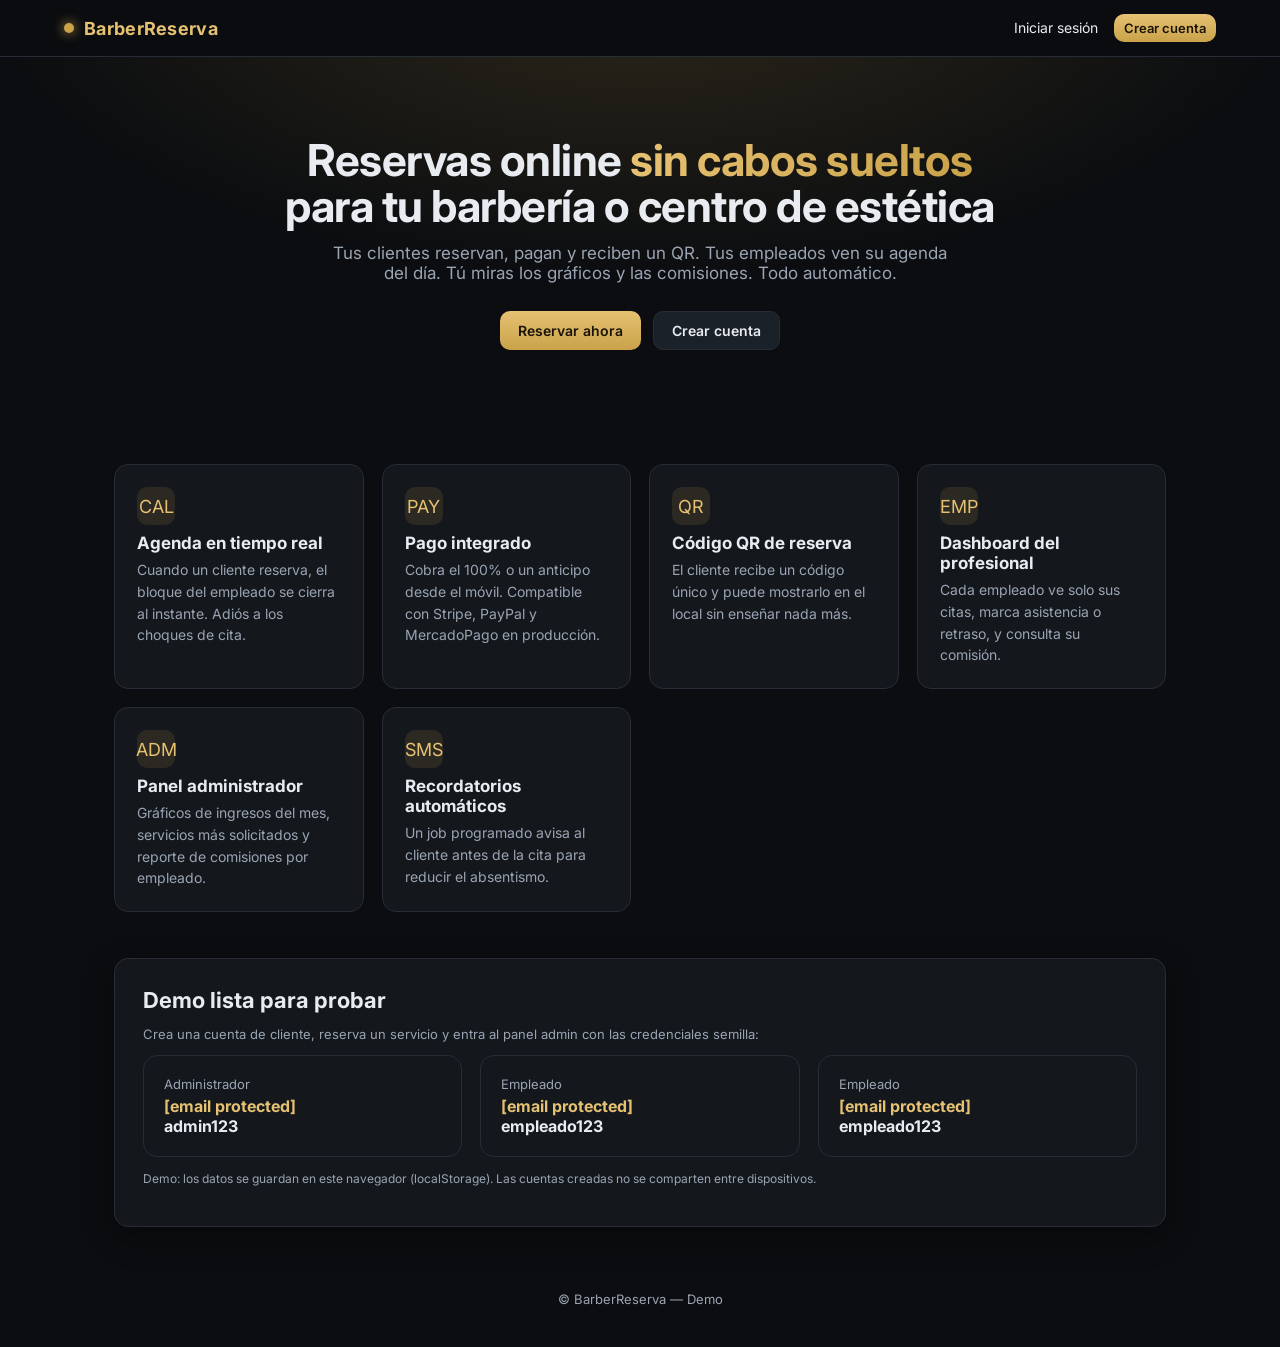
==== index.html @ 69525e0b "Primera subida del proyecto Madoka" ====
<!doctype html>
<html lang="es">
<head>
  <meta charset="utf-8" />
  <meta name="viewport" content="width=device-width, initial-scale=1" />
  <title>BarberReserva — Reservas y gestión para barberías y centros de estética</title>
  <link rel="preconnect" href="https://fonts.googleapis.com">
  <link rel="preconnect" href="https://fonts.gstatic.com" crossorigin>
  <link href="https://fonts.googleapis.com/css2?family=Inter:wght@400;500;600;700&display=swap" rel="stylesheet">
  <link rel="stylesheet" href="styles.css" />
</head>
<body>
  <nav class="nav">
    <div class="nav-inner">
      <a class="brand" href="index.html"><span class="brand-dot"></span> BarberReserva</a>
      <div class="nav-spacer"></div>
      <div id="nav-actions"></div>
    </div>
  </nav>

  <header class="hero">
    <h1>Reservas online <span class="accent">sin cabos sueltos</span><br/>para tu barbería o centro de estética</h1>
    <p>Tus clientes reservan, pagan y reciben un QR. Tus empleados ven su agenda del día. Tú miras los gráficos y las comisiones. Todo automático.</p>
    <div class="cta">
      <a class="btn btn-primary" href="book.html">Reservar ahora</a>
      <a class="btn" href="register.html">Crear cuenta</a>
    </div>
  </header>

  <main class="container">
    <section class="features">
      <div class="feature"><span class="icon">CAL</span><h3>Agenda en tiempo real</h3><p>Cuando un cliente reserva, el bloque del empleado se cierra al instante. Adiós a los choques de cita.</p></div>
      <div class="feature"><span class="icon">PAY</span><h3>Pago integrado</h3><p>Cobra el 100% o un anticipo desde el móvil. Compatible con Stripe, PayPal y MercadoPago en producción.</p></div>
      <div class="feature"><span class="icon">QR</span><h3>Código QR de reserva</h3><p>El cliente recibe un código único y puede mostrarlo en el local sin enseñar nada más.</p></div>
      <div class="feature"><span class="icon">EMP</span><h3>Dashboard del profesional</h3><p>Cada empleado ve solo sus citas, marca asistencia o retraso, y consulta su comisión.</p></div>
      <div class="feature"><span class="icon">ADM</span><h3>Panel administrador</h3><p>Gráficos de ingresos del mes, servicios más solicitados y reporte de comisiones por empleado.</p></div>
      <div class="feature"><span class="icon">SMS</span><h3>Recordatorios automáticos</h3><p>Un job programado avisa al cliente antes de la cita para reducir el absentismo.</p></div>
    </section>

    <section class="card" style="margin-top: 36px;">
      <h2>Demo lista para probar</h2>
      <p class="muted">Crea una cuenta de cliente, reserva un servicio y entra al panel admin con las credenciales semilla:</p>
      <div class="grid-3" style="margin-top: 12px;">
        <div class="stat"><div class="label">Administrador</div><div class="value" style="font-size:16px"><a href="/cdn-cgi/l/email-protection" class="__cf_email__" data-cfemail="5a3b3e3733341a3e3f373574393537">[email&#160;protected]</a><br/>admin123</div></div>
        <div class="stat"><div class="label">Empleado</div><div class="value" style="font-size:16px"><a href="/cdn-cgi/l/email-protection" class="__cf_email__" data-cfemail="d7b4b6a5bbb8a497b3b2bab8f9b4b8ba">[email&#160;protected]</a><br/>empleado123</div></div>
        <div class="stat"><div class="label">Empleado</div><div class="value" style="font-size:16px"><a href="/cdn-cgi/l/email-protection" class="__cf_email__" data-cfemail="b3dfc6d0dad2f3d7d6dedc9dd0dcde">[email&#160;protected]</a><br/>empleado123</div></div>
      </div>
      <p class="muted" style="margin-top:14px;font-size:12px">Demo: los datos se guardan en este navegador (localStorage). Las cuentas creadas no se comparten entre dispositivos.</p>
    </section>
  </main>

  <footer class="container muted center" style="padding: 40px 16px;">&copy; BarberReserva — Demo</footer>
  <script data-cfasync="false" src="/cdn-cgi/scripts/5c5dd728/cloudflare-static/email-decode.min.js"></script><script src="shared.js"></script>
</body>
</html>
---- styles.css ----
:root {
  --bg: #0b0d10;
  --panel: #14181d;
  --panel-2: #1b2128;
  --line: #262d36;
  --text: #e8ecf1;
  --muted: #9aa4b2;
  --brand: #c9a24a;
  --brand-2: #e6c172;
  --brand-ink: #1a1407;
  --ok: #4ade80;
  --err: #f87171;
  --warn: #fbbf24;
  --radius: 14px;
  --shadow: 0 10px 30px rgba(0, 0, 0, .35);
}
* { box-sizing: border-box; }
html, body { margin: 0; padding: 0; background: var(--bg); color: var(--text); font-family: 'Inter', system-ui, -apple-system, Segoe UI, Roboto, sans-serif; -webkit-font-smoothing: antialiased; }
a { color: var(--brand-2); text-decoration: none; }
a:hover { text-decoration: underline; }
img { max-width: 100%; }

/* layout */
.container { max-width: 1100px; margin: 0 auto; padding: 24px; }
.nav { position: sticky; top: 0; z-index: 20; background: rgba(11, 13, 16, .85); backdrop-filter: blur(10px); border-bottom: 1px solid var(--line); }
.nav-inner { display: flex; align-items: center; gap: 16px; padding: 14px 24px; max-width: 1200px; margin: 0 auto; }
.brand { display: flex; align-items: center; gap: 10px; font-weight: 700; font-size: 18px; letter-spacing: .3px; }
.brand-dot { width: 10px; height: 10px; border-radius: 50%; background: var(--brand); box-shadow: 0 0 12px var(--brand); }
.nav-spacer { flex: 1; }
.nav a.navlink { color: var(--text); padding: 8px 12px; border-radius: 8px; font-size: 14px; }
.nav a.navlink:hover { background: var(--panel-2); text-decoration: none; }
.nav .who { color: var(--muted); font-size: 13px; margin-right: 6px; }

/* buttons */
.btn { display: inline-flex; align-items: center; justify-content: center; gap: 8px; padding: 10px 18px; border-radius: 10px; border: 1px solid var(--line); background: var(--panel-2); color: var(--text); font-weight: 600; font-size: 14px; cursor: pointer; transition: transform .05s ease, background .15s; }
.btn:hover { background: #232a33; }
.btn:active { transform: translateY(1px); }
.btn-primary { background: linear-gradient(180deg, var(--brand-2), var(--brand)); color: var(--brand-ink); border: none; }
.btn-primary:hover { filter: brightness(1.05); }
.btn-ghost { background: transparent; }
.btn-danger { background: #3a1a1a; border-color: #5a2222; color: #fecaca; }
.btn-sm { padding: 6px 10px; font-size: 13px; }
.btn-block { display: flex; width: 100%; }

/* hero */
.hero { padding: 80px 24px 60px; text-align: center; background: radial-gradient(1100px 500px at 50% -80px, rgba(201,162,74,.18), transparent 60%); }
.hero h1 { font-size: 44px; line-height: 1.05; margin: 0 0 14px; letter-spacing: -.5px; }
.hero .accent { background: linear-gradient(90deg, var(--brand-2), var(--brand)); -webkit-background-clip: text; background-clip: text; color: transparent; }
.hero p { color: var(--muted); font-size: 17px; max-width: 620px; margin: 0 auto 28px; }
.hero .cta { display: flex; gap: 12px; justify-content: center; flex-wrap: wrap; }

/* feature grid */
.features { display: grid; grid-template-columns: repeat(auto-fit, minmax(240px, 1fr)); gap: 18px; padding: 30px 0 10px; }
.feature { background: var(--panel); border: 1px solid var(--line); border-radius: var(--radius); padding: 22px; }
.feature h3 { margin: 8px 0 6px; font-size: 17px; }
.feature p { color: var(--muted); font-size: 14px; margin: 0; line-height: 1.55; }
.icon { width: 38px; height: 38px; border-radius: 10px; display: inline-flex; align-items: center; justify-content: center; background: rgba(201,162,74,.12); color: var(--brand-2); font-size: 18px; }

/* forms / auth */
.auth-wrap { min-height: calc(100vh - 64px); display: grid; place-items: center; padding: 40px 16px; }
.card { background: var(--panel); border: 1px solid var(--line); border-radius: var(--radius); padding: 28px; box-shadow: var(--shadow); }
.card.narrow { width: 100%; max-width: 420px; }
.card h2 { margin: 0 0 6px; font-size: 22px; }
.card .sub { color: var(--muted); margin: 0 0 22px; font-size: 14px; }
.form-row { margin-bottom: 14px; }
.form-row label { display: block; font-size: 13px; color: var(--muted); margin-bottom: 6px; }
.input { width: 100%; padding: 11px 13px; background: var(--panel-2); border: 1px solid var(--line); border-radius: 10px; color: var(--text); font-size: 15px; transition: border-color .15s, box-shadow .15s; }
.input:focus { outline: none; border-color: var(--brand); box-shadow: 0 0 0 3px rgba(201,162,74,.18); }
.input.invalid { border-color: var(--err); }
.field-error { color: var(--err); font-size: 12px; margin-top: 4px; min-height: 14px; }
.form-error { background: rgba(248,113,113,.08); border: 1px solid rgba(248,113,113,.35); color: #fecaca; border-radius: 10px; padding: 10px 12px; margin-bottom: 14px; font-size: 13px; }
.form-ok { background: rgba(74,222,128,.08); border: 1px solid rgba(74,222,128,.35); color: #bbf7d0; border-radius: 10px; padding: 10px 12px; margin-bottom: 14px; font-size: 13px; }
.muted { color: var(--muted); font-size: 13px; }
.center { text-align: center; }
.between { display: flex; justify-content: space-between; align-items: center; gap: 10px; }

.password-meter { height: 6px; background: var(--panel-2); border-radius: 4px; overflow: hidden; margin-top: 6px; }
.password-meter > div { height: 100%; width: 0; background: var(--err); transition: width .2s, background .2s; }

/* booking */
.steps { display: flex; gap: 8px; margin-bottom: 18px; }
.step { flex: 1; height: 6px; background: var(--panel-2); border-radius: 4px; overflow: hidden; }
.step.active > i { display: block; height: 100%; background: var(--brand); width: 100%; }
.choices { display: grid; grid-template-columns: repeat(auto-fill, minmax(220px, 1fr)); gap: 12px; }
.choice { background: var(--panel-2); border: 1px solid var(--line); border-radius: 12px; padding: 14px; cursor: pointer; transition: border-color .15s, transform .05s; }
.choice:hover { border-color: var(--brand); }
.choice.active { border-color: var(--brand); box-shadow: 0 0 0 2px rgba(201,162,74,.25) inset; }
.choice .title { font-weight: 600; }
.choice .meta { color: var(--muted); font-size: 13px; margin-top: 4px; }
.slot-grid { display: grid; grid-template-columns: repeat(auto-fill, minmax(80px, 1fr)); gap: 8px; }
.slot { padding: 10px 0; text-align: center; background: var(--panel-2); border: 1px solid var(--line); border-radius: 8px; cursor: pointer; font-size: 14px; }
.slot:hover { border-color: var(--brand); }
.slot.active { background: var(--brand); color: var(--brand-ink); border-color: var(--brand); font-weight: 600; }

/* dashboards */
.grid-2 { display: grid; grid-template-columns: 1fr 1fr; gap: 18px; }
.grid-3 { display: grid; grid-template-columns: repeat(3, 1fr); gap: 18px; }
.stat { background: var(--panel); border: 1px solid var(--line); border-radius: var(--radius); padding: 20px; }
.stat .label { color: var(--muted); font-size: 13px; }
.stat .value { font-size: 28px; font-weight: 700; margin-top: 4px; }
.table { width: 100%; border-collapse: collapse; }
.table th, .table td { text-align: left; padding: 10px 12px; border-bottom: 1px solid var(--line); font-size: 14px; }
.table th { color: var(--muted); font-weight: 500; font-size: 12px; text-transform: uppercase; letter-spacing: .5px; }
.badge { display: inline-block; padding: 3px 8px; border-radius: 999px; font-size: 12px; font-weight: 600; }
.badge.pendiente { background: rgba(251,191,36,.15); color: var(--warn); }
.badge.completada { background: rgba(74,222,128,.15); color: var(--ok); }
.badge.cancelada, .badge.no_show { background: rgba(248,113,113,.15); color: var(--err); }
.badge.pagada { background: rgba(74,222,128,.15); color: var(--ok); }

.bar-row { display: flex; align-items: center; gap: 8px; margin: 6px 0; font-size: 13px; }
.bar-row .bar { flex: 1; height: 8px; background: var(--panel-2); border-radius: 4px; overflow: hidden; }
.bar-row .bar > i { display: block; height: 100%; background: var(--brand); }
.bar-row .label { width: 90px; color: var(--muted); }
.bar-row .val { width: 80px; text-align: right; }

.qr { display: grid; place-items: center; padding: 16px; background: white; border-radius: 12px; width: fit-content; margin: 14px auto; }
.qr img { width: 180px; height: 180px; display: block; }

.divider { height: 1px; background: var(--line); margin: 18px 0; }

/* role tabs */
.role-tabs { display: grid; grid-template-columns: repeat(3, 1fr); gap: 8px; background: var(--panel-2); border: 1px solid var(--line); border-radius: 12px; padding: 6px; margin-bottom: 18px; }
.role-tab { display: flex; flex-direction: column; align-items: center; justify-content: center; gap: 4px; padding: 12px 8px; border-radius: 8px; cursor: pointer; border: none; background: transparent; color: var(--muted); font-size: 13px; font-weight: 600; transition: background .15s, color .15s; font-family: inherit; }
.role-tab:hover { color: var(--text); }
.role-tab.active { background: var(--brand); color: var(--brand-ink); }
.role-tab .role-ico { font-size: 11px; line-height: 1; letter-spacing: 1px; opacity: .8; }
.role-hint { font-size: 12px; color: var(--muted); margin: -8px 0 14px; text-align: center; }

/* admin filters */
.filters { display: flex; gap: 12px; flex-wrap: wrap; align-items: end; margin-bottom: 12px; }
.filters .form-row { margin: 0; flex: 1; min-width: 160px; }
.select { width: 100%; padding: 11px 13px; background: var(--panel-2); border: 1px solid var(--line); border-radius: 10px; color: var(--text); font-size: 15px; }

/* profile */
.profile-hero { display: flex; gap: 24px; align-items: center; padding: 28px; background: linear-gradient(135deg, rgba(201,162,74,.18), rgba(201,162,74,0)); border: 1px solid var(--line); border-radius: var(--radius); margin-bottom: 20px; }
.profile-hero img { width: 110px; height: 110px; border-radius: 50%; border: 3px solid var(--brand); box-shadow: 0 4px 20px rgba(201,162,74,.25); }
.profile-hero .pname { font-size: 26px; font-weight: 700; margin: 0 0 4px; }
.profile-hero .prole { display: inline-block; padding: 4px 10px; border-radius: 999px; background: rgba(201,162,74,.18); color: var(--brand-2); font-size: 12px; font-weight: 600; text-transform: uppercase; letter-spacing: .8px; }
.profile-info { display: grid; grid-template-columns: 1fr 1fr; gap: 14px; }
.info-item { background: var(--panel-2); border: 1px solid var(--line); border-radius: 10px; padding: 14px 16px; }
.info-item .ilabel { font-size: 12px; color: var(--muted); text-transform: uppercase; letter-spacing: .5px; }
.info-item .ivalue { font-size: 17px; font-weight: 600; margin-top: 4px; }

/* avatars */
.avatar { display: inline-flex; align-items: center; justify-content: center; width: 40px; height: 40px; border-radius: 50%; background: var(--panel-2); overflow: hidden; flex-shrink: 0; }
.avatar img { width: 100%; height: 100%; display: block; }
.avatar-lg { width: 64px; height: 64px; border: 2px solid var(--brand); }

/* booking — fancier */
.booking-shell { display: grid; grid-template-columns: 1fr 320px; gap: 20px; align-items: start; }
@media (max-width: 900px) { .booking-shell { grid-template-columns: 1fr; } }
.booking-card { background: var(--panel); border: 1px solid var(--line); border-radius: var(--radius); padding: 28px; box-shadow: var(--shadow); }
.steps-pro { display: flex; gap: 6px; margin-bottom: 22px; flex-wrap: wrap; }
.steps-pro .sp { flex: 1; min-width: 80px; padding: 10px 12px; border-radius: 10px; background: var(--panel-2); border: 1px solid var(--line); font-size: 12px; color: var(--muted); display: flex; align-items: center; gap: 8px; }
.steps-pro .sp .n { width: 22px; height: 22px; border-radius: 50%; background: var(--line); color: var(--muted); display: inline-flex; align-items: center; justify-content: center; font-weight: 700; font-size: 12px; }
.steps-pro .sp.active { color: var(--text); border-color: var(--brand); background: rgba(201,162,74,.08); }
.steps-pro .sp.active .n { background: var(--brand); color: var(--brand-ink); }
.steps-pro .sp.done .n { background: var(--ok); color: #0b2912; }
.steps-pro .sp.done { color: var(--text); }

.service-card { background: var(--panel-2); border: 1px solid var(--line); border-radius: 14px; padding: 18px; cursor: pointer; transition: transform .08s, border-color .15s, box-shadow .15s; display: flex; gap: 14px; align-items: flex-start; }
.service-card:hover { border-color: var(--brand); transform: translateY(-2px); box-shadow: 0 10px 24px rgba(0,0,0,.25); }
.service-card.active { border-color: var(--brand); box-shadow: 0 0 0 2px rgba(201,162,74,.3) inset; }
.svc-icon { width: 46px; height: 46px; border-radius: 12px; display: inline-flex; align-items: center; justify-content: center; background: linear-gradient(135deg, rgba(201,162,74,.25), rgba(201,162,74,.08)); color: var(--brand-2); flex-shrink: 0; }
.svc-icon svg { width: 24px; height: 24px; }
.svc-card-body { flex: 1; }
.svc-tag { display: inline-block; font-size: 11px; padding: 2px 8px; border-radius: 999px; background: rgba(201,162,74,.15); color: var(--brand-2); margin-bottom: 6px; letter-spacing: .4px; }
.svc-title { font-size: 16px; font-weight: 600; line-height: 1.2; }
.svc-meta { color: var(--muted); font-size: 13px; margin-top: 6px; }
.svc-price { font-size: 18px; font-weight: 700; color: var(--brand-2); text-align: right; min-width: 70px; }

.emp-card { background: var(--panel-2); border: 1px solid var(--line); border-radius: 14px; padding: 16px; cursor: pointer; display: flex; gap: 14px; align-items: center; transition: border-color .15s, transform .08s; }
.emp-card:hover { border-color: var(--brand); transform: translateY(-2px); }
.emp-card.active { border-color: var(--brand); box-shadow: 0 0 0 2px rgba(201,162,74,.3) inset; }
.emp-card .ename { font-weight: 600; font-size: 15px; }
.emp-card .ehint { color: var(--muted); font-size: 13px; }

.slot-section { margin-top: 14px; }
.slot-section h4 { font-size: 13px; color: var(--muted); margin: 6px 0 8px; text-transform: uppercase; letter-spacing: .5px; }
.slot-pill { padding: 10px 0; text-align: center; background: var(--panel-2); border: 1px solid var(--line); border-radius: 10px; cursor: pointer; font-size: 14px; font-weight: 600; transition: all .12s; }
.slot-pill:hover { border-color: var(--brand); color: var(--brand-2); }
.slot-pill.active { background: var(--brand); color: var(--brand-ink); border-color: var(--brand); }

.summary-card { background: var(--panel); border: 1px solid var(--line); border-radius: var(--radius); padding: 22px; position: sticky; top: 80px; }
.summary-card h3 { margin: 0 0 14px; font-size: 15px; color: var(--muted); text-transform: uppercase; letter-spacing: .6px; }
.summary-line { display: flex; justify-content: space-between; gap: 10px; padding: 10px 0; border-bottom: 1px dashed var(--line); font-size: 14px; }
.summary-line:last-of-type { border-bottom: none; }
.summary-line .k { color: var(--muted); }
.summary-line .v { font-weight: 600; text-align: right; }
.summary-total { display: flex; justify-content: space-between; align-items: baseline; margin-top: 14px; padding-top: 14px; border-top: 1px solid var(--line); }
.summary-total .tk { font-size: 14px; color: var(--muted); }
.summary-total .tv { font-size: 26px; font-weight: 700; color: var(--brand-2); }
.summary-empty { color: var(--muted); font-size: 13px; }

/* reservation cards */
.rcard { background: var(--panel); border: 1px solid var(--line); border-radius: 14px; padding: 18px; display: grid; grid-template-columns: 80px 1fr auto; gap: 16px; align-items: center; transition: border-color .15s; }
.rcard:hover { border-color: var(--brand); }
.rcard .rdate { text-align: center; background: var(--panel-2); border-radius: 10px; padding: 10px 4px; }
.rcard .rdate .rday { font-size: 22px; font-weight: 700; line-height: 1; }
.rcard .rdate .rmon { font-size: 11px; color: var(--muted); text-transform: uppercase; letter-spacing: 1px; margin-top: 4px; }
.rcard .rbody .rserv { font-size: 16px; font-weight: 600; }
.rcard .rbody .rmeta { color: var(--muted); font-size: 13px; margin-top: 4px; }
.rcard .rright { text-align: right; }
.rcard .rprice { font-size: 18px; font-weight: 700; color: var(--brand-2); }
.rcard .rcode { font-size: 11px; color: var(--muted); margin-top: 4px; font-family: ui-monospace, monospace; }
.rgrid { display: grid; gap: 12px; }

/* confirm screen */
.confirm-wrap { text-align: center; padding: 20px; }
.confirm-wrap h3 { margin: 14px 0 8px; }
.confirm-wrap .ccode { font-family: ui-monospace, monospace; font-size: 22px; letter-spacing: 2px; background: var(--panel-2); padding: 10px 18px; border-radius: 10px; display: inline-block; margin: 10px 0; }

/* calendar */
.cal-wrap { display: grid; grid-template-columns: 1fr 1fr; gap: 18px; align-items: start; }
@media (max-width: 900px) { .cal-wrap { grid-template-columns: 1fr; } }
.cal { background: var(--panel); border: 1px solid var(--line); border-radius: var(--radius); padding: 18px; }
.cal-head { display: flex; align-items: center; justify-content: space-between; margin-bottom: 14px; }
.cal-title { font-size: 18px; font-weight: 700; text-transform: capitalize; }
.cal-nav { display: flex; gap: 6px; }
.cal-nav button { width: 34px; height: 34px; border-radius: 8px; border: 1px solid var(--line); background: var(--panel-2); color: var(--text); cursor: pointer; font-size: 18px; line-height: 1; }
.cal-nav button:hover { border-color: var(--brand); color: var(--brand-2); }
.cal-dow { display: grid; grid-template-columns: repeat(7, 1fr); gap: 6px; margin-bottom: 6px; }
.cal-dow div { text-align: center; font-size: 11px; color: var(--muted); font-weight: 600; letter-spacing: .5px; text-transform: uppercase; padding: 4px 0; }
.cal-grid { display: grid; grid-template-columns: repeat(7, 1fr); gap: 6px; }
.cal-cell { position: relative; aspect-ratio: 1; min-height: 48px; display: flex; flex-direction: column; align-items: center; justify-content: center; gap: 3px; background: var(--panel-2); border: 1px solid var(--line); border-radius: 10px; cursor: pointer; transition: border-color .12s, background .12s, transform .05s; user-select: none; }
.cal-cell:hover { border-color: var(--brand); }
.cal-cell.other { opacity: .25; cursor: default; }
.cal-cell.other:hover { border-color: var(--line); }
.cal-cell.today { border-color: var(--brand-2); }
.cal-cell.has::after { content: ''; position: absolute; bottom: 6px; width: 5px; height: 5px; border-radius: 50%; background: var(--brand); }
.cal-cell.selected { background: var(--brand); color: var(--brand-ink); border-color: var(--brand); transform: scale(1.03); }
.cal-cell.selected::after { background: var(--brand-ink); }
.cal-cell .cn { font-size: 14px; font-weight: 600; }
.cal-cell .cb { position: absolute; top: 4px; right: 6px; font-size: 10px; font-weight: 700; padding: 1px 5px; border-radius: 8px; background: var(--brand); color: var(--brand-ink); min-width: 14px; text-align: center; }
.cal-cell.selected .cb { background: var(--brand-ink); color: var(--brand); }
.cal-legend { display: flex; gap: 16px; margin-top: 12px; font-size: 12px; color: var(--muted); }
.cal-legend .leg { display: inline-flex; align-items: center; gap: 6px; }
.cal-legend .dot { width: 8px; height: 8px; border-radius: 50%; background: var(--brand); }
.cal-legend .ring { width: 12px; height: 12px; border-radius: 50%; border: 2px solid var(--brand-2); }

.day-panel { background: var(--panel); border: 1px solid var(--line); border-radius: var(--radius); padding: 18px; min-height: 200px; }
.day-panel .dphead { display: flex; align-items: center; justify-content: space-between; margin-bottom: 14px; }
.day-panel .dptitle { font-size: 16px; font-weight: 700; text-transform: capitalize; }
.day-panel .dpcount { font-size: 12px; color: var(--muted); }
.day-empty { text-align: center; padding: 40px 16px; color: var(--muted); }
.day-empty .em-icon { width: 60px; height: 60px; border-radius: 50%; background: var(--panel-2); display: inline-flex; align-items: center; justify-content: center; margin-bottom: 12px; font-size: 22px; color: var(--brand-2); }

@media (max-width: 720px) {
  .hero h1 { font-size: 32px; }
  .grid-2, .grid-3 { grid-template-columns: 1fr; }
  .container { padding: 16px; }
  .nav-inner { padding: 10px 16px; flex-wrap: wrap; }
}
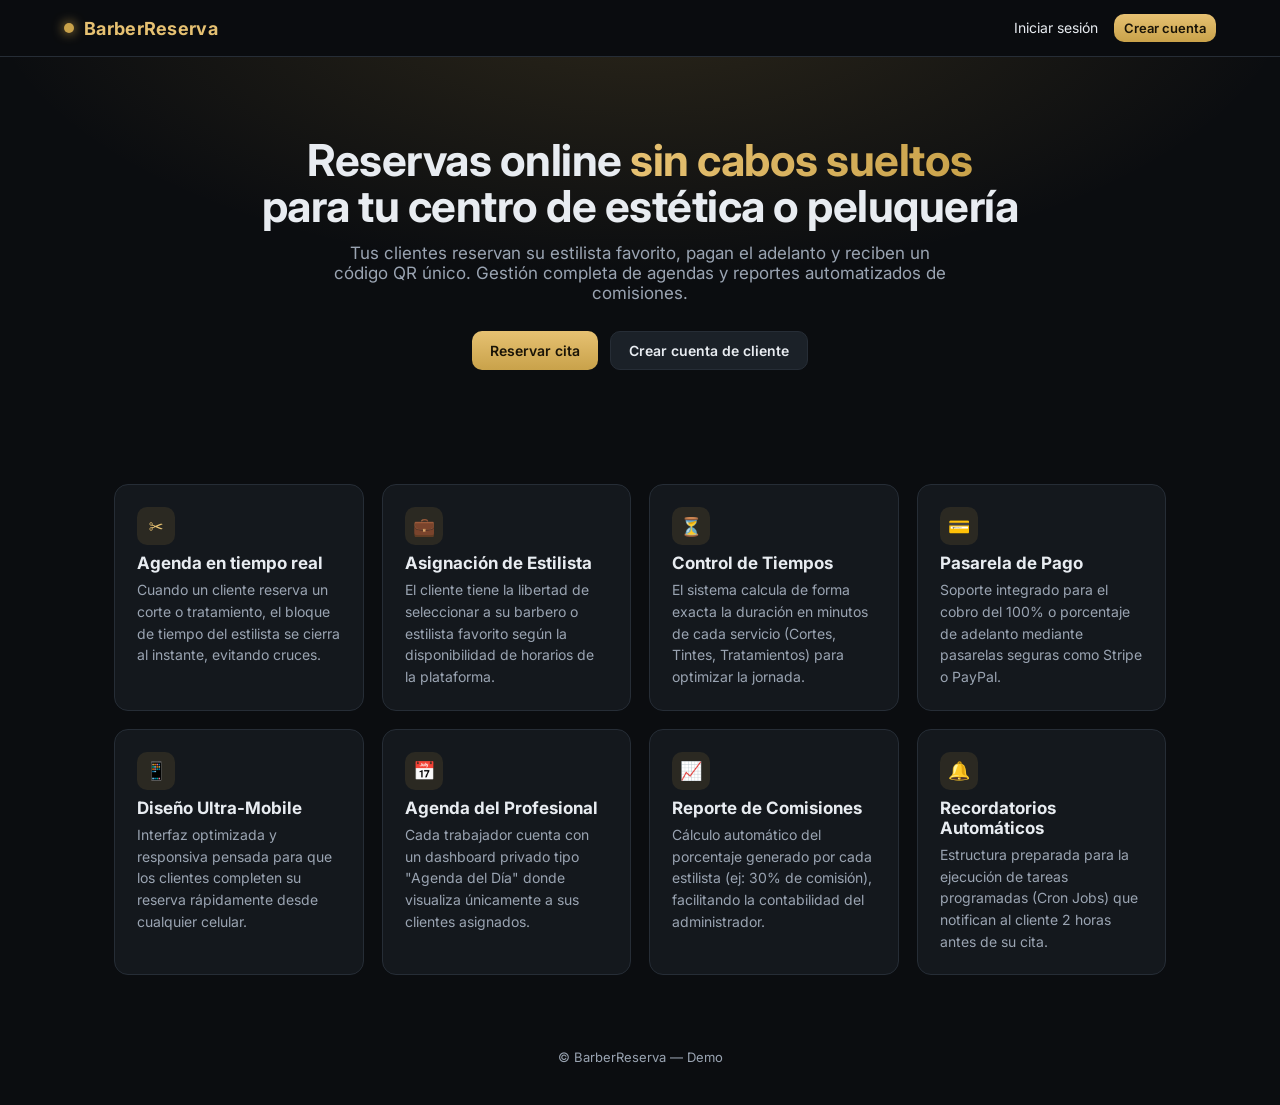
==== commit 3decc958: "Actualizar" ====
--- a/index.html
+++ b/index.html
@@ -18,37 +18,32 @@
     </div>
   </nav>
 
-  <header class="hero">
-    <h1>Reservas online <span class="accent">sin cabos sueltos</span><br/>para tu barbería o centro de estética</h1>
-    <p>Tus clientes reservan, pagan y reciben un QR. Tus empleados ven su agenda del día. Tú miras los gráficos y las comisiones. Todo automático.</p>
+
+<header class="hero">
+    <h1>Reservas online <span class="accent">sin cabos sueltos</span><br/>para tu centro de estética o peluquería</h1>
+    <p>Tus clientes reservan su estilista favorito, pagan el adelanto y reciben un código QR único. Gestión completa de agendas y reportes automatizados de comisiones.</p>
     <div class="cta">
-      <a class="btn btn-primary" href="book.html">Reservar ahora</a>
-      <a class="btn" href="register.html">Crear cuenta</a>
+      <a class="btn btn-primary" href="book.html">Reservar cita</a>
+      <a class="btn" href="register.html">Crear cuenta de cliente</a>
     </div>
   </header>
 
   <main class="container">
     <section class="features">
-      <div class="feature"><span class="icon">CAL</span><h3>Agenda en tiempo real</h3><p>Cuando un cliente reserva, el bloque del empleado se cierra al instante. Adiós a los choques de cita.</p></div>
-      <div class="feature"><span class="icon">PAY</span><h3>Pago integrado</h3><p>Cobra el 100% o un anticipo desde el móvil. Compatible con Stripe, PayPal y MercadoPago en producción.</p></div>
-      <div class="feature"><span class="icon">QR</span><h3>Código QR de reserva</h3><p>El cliente recibe un código único y puede mostrarlo en el local sin enseñar nada más.</p></div>
-      <div class="feature"><span class="icon">EMP</span><h3>Dashboard del profesional</h3><p>Cada empleado ve solo sus citas, marca asistencia o retraso, y consulta su comisión.</p></div>
-      <div class="feature"><span class="icon">ADM</span><h3>Panel administrador</h3><p>Gráficos de ingresos del mes, servicios más solicitados y reporte de comisiones por empleado.</p></div>
-      <div class="feature"><span class="icon">SMS</span><h3>Recordatorios automáticos</h3><p>Un job programado avisa al cliente antes de la cita para reducir el absentismo.</p></div>
+      <div class="feature"><span class="icon">✂️</span><h3>Agenda en tiempo real</h3><p>Cuando un cliente reserva un corte o tratamiento, el bloque de tiempo del estilista se cierra al instante, evitando cruces.</p></div>
+      <div class="feature"><span class="icon">💼</span><h3>Asignación de Estilista</h3><p>El cliente tiene la libertad de seleccionar a su barbero o estilista favorito según la disponibilidad de horarios de la plataforma.</p></div>
+      <div class="feature"><span class="icon">⏳</span><h3>Control de Tiempos</h3><p>El sistema calcula de forma exacta la duración en minutos de cada servicio (Cortes, Tintes, Tratamientos) para optimizar la jornada.</p></div>
+      <div class="feature"><span class="icon">💳</span><h3>Pasarela de Pago</h3><p>Soporte integrado para el cobro del 100% o porcentaje de adelanto mediante pasarelas seguras como Stripe o PayPal.</p></div>
+      <div class="feature"><span class="icon">📱</span><h3>Diseño Ultra-Mobile</h3><p>Interfaz optimizada y responsiva pensada para que los clientes completen su reserva rápidamente desde cualquier celular.</p></div>
+      <div class="feature"><span class="icon">📅</span><h3>Agenda del Profesional</h3><p>Cada trabajador cuenta con un dashboard privado tipo "Agenda del Día" donde visualiza únicamente a sus clientes asignados.</p></div>
+      <div class="feature"><span class="icon">📈</span><h3>Reporte de Comisiones</h3><p>Cálculo automático del porcentaje generado por cada estilista (ej: 30% de comisión), facilitando la contabilidad del administrador.</p></div>
+      <div class="feature"><span class="icon">🔔</span><h3>Recordatorios Automáticos</h3><p>Estructura preparada para la ejecución de tareas programadas (Cron Jobs) que notifican al cliente 2 horas antes de su cita.</p></div>
     </section>
-
-    <section class="card" style="margin-top: 36px;">
-      <h2>Demo lista para probar</h2>
-      <p class="muted">Crea una cuenta de cliente, reserva un servicio y entra al panel admin con las credenciales semilla:</p>
-      <div class="grid-3" style="margin-top: 12px;">
-        <div class="stat"><div class="label">Administrador</div><div class="value" style="font-size:16px"><a href="/cdn-cgi/l/email-protection" class="__cf_email__" data-cfemail="5a3b3e3733341a3e3f373574393537">[email&#160;protected]</a><br/>admin123</div></div>
-        <div class="stat"><div class="label">Empleado</div><div class="value" style="font-size:16px"><a href="/cdn-cgi/l/email-protection" class="__cf_email__" data-cfemail="d7b4b6a5bbb8a497b3b2bab8f9b4b8ba">[email&#160;protected]</a><br/>empleado123</div></div>
-        <div class="stat"><div class="label">Empleado</div><div class="value" style="font-size:16px"><a href="/cdn-cgi/l/email-protection" class="__cf_email__" data-cfemail="b3dfc6d0dad2f3d7d6dedc9dd0dcde">[email&#160;protected]</a><br/>empleado123</div></div>
-      </div>
-      <p class="muted" style="margin-top:14px;font-size:12px">Demo: los datos se guardan en este navegador (localStorage). Las cuentas creadas no se comparten entre dispositivos.</p>
-    </section>
+    
   </main>
 
+
+  
   <footer class="container muted center" style="padding: 40px 16px;">&copy; BarberReserva — Demo</footer>
   <script data-cfasync="false" src="/cdn-cgi/scripts/5c5dd728/cloudflare-static/email-decode.min.js"></script><script src="shared.js"></script>
 </body>
